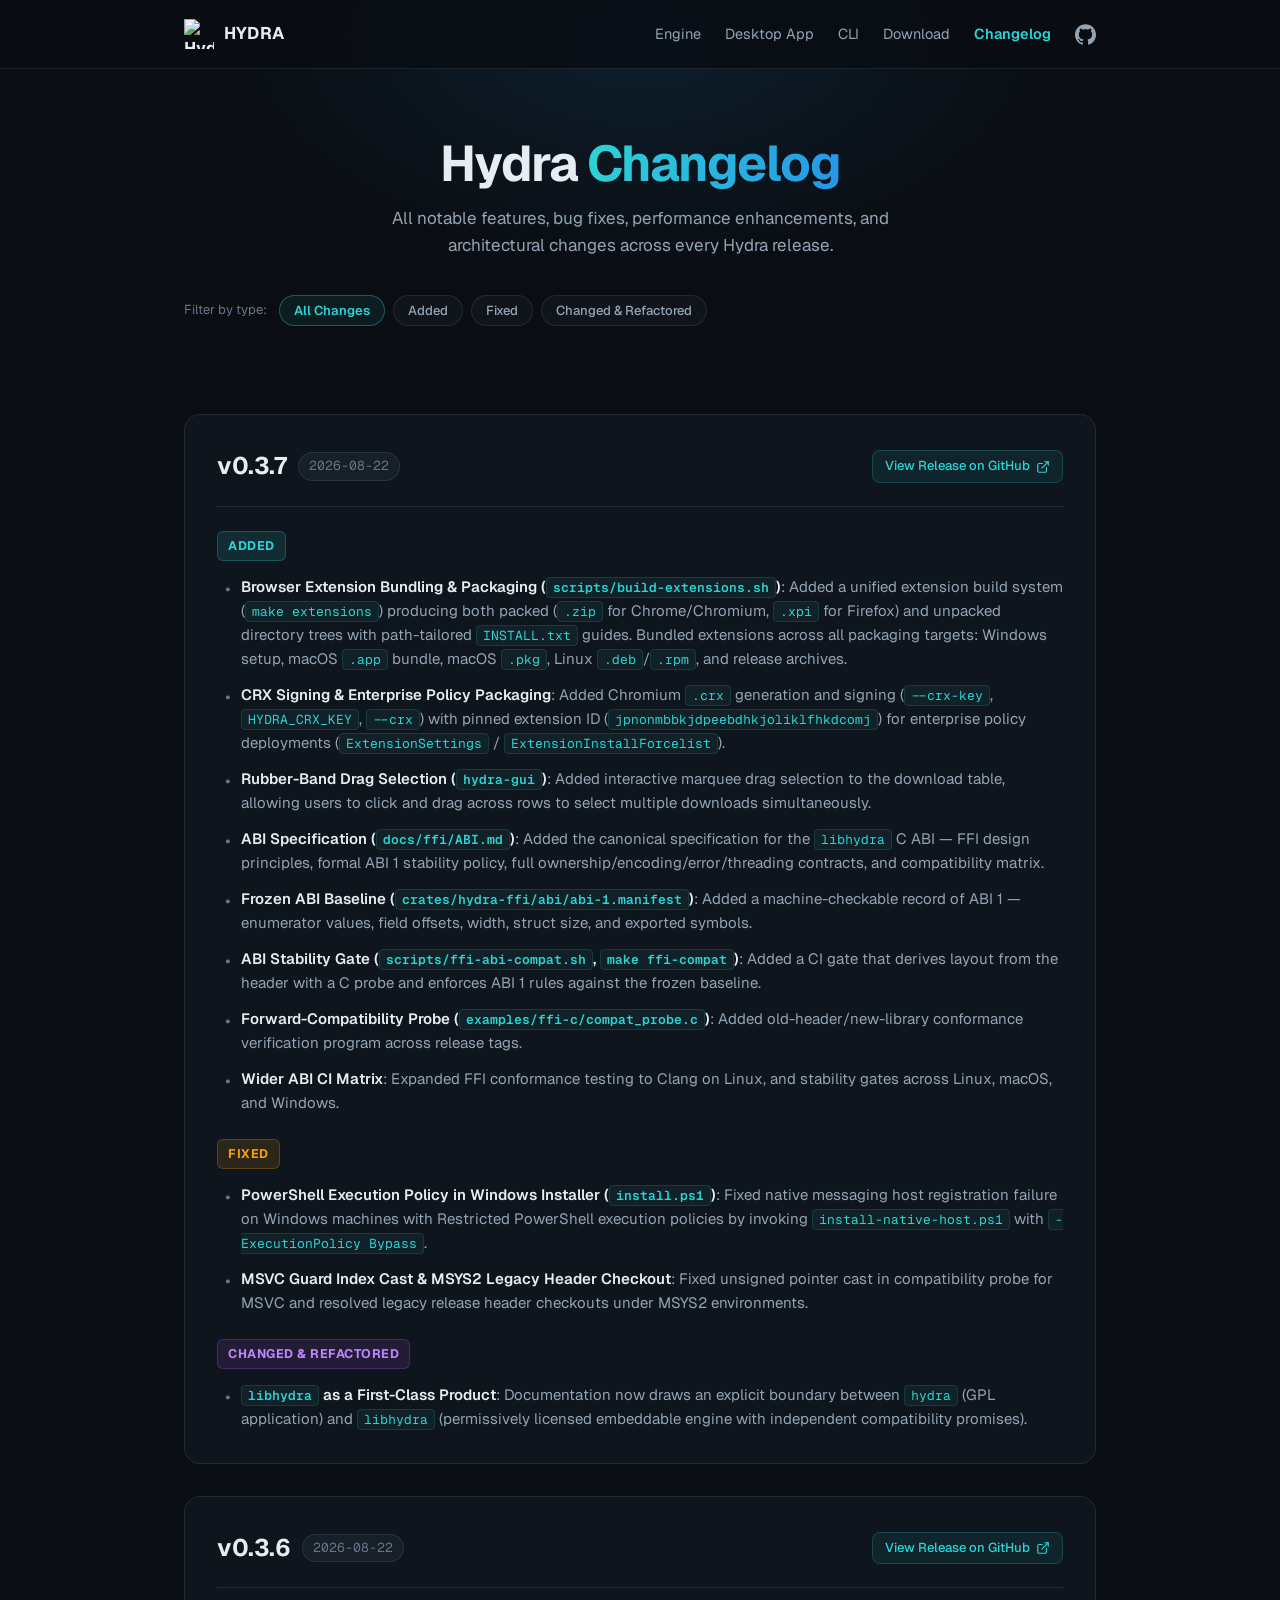
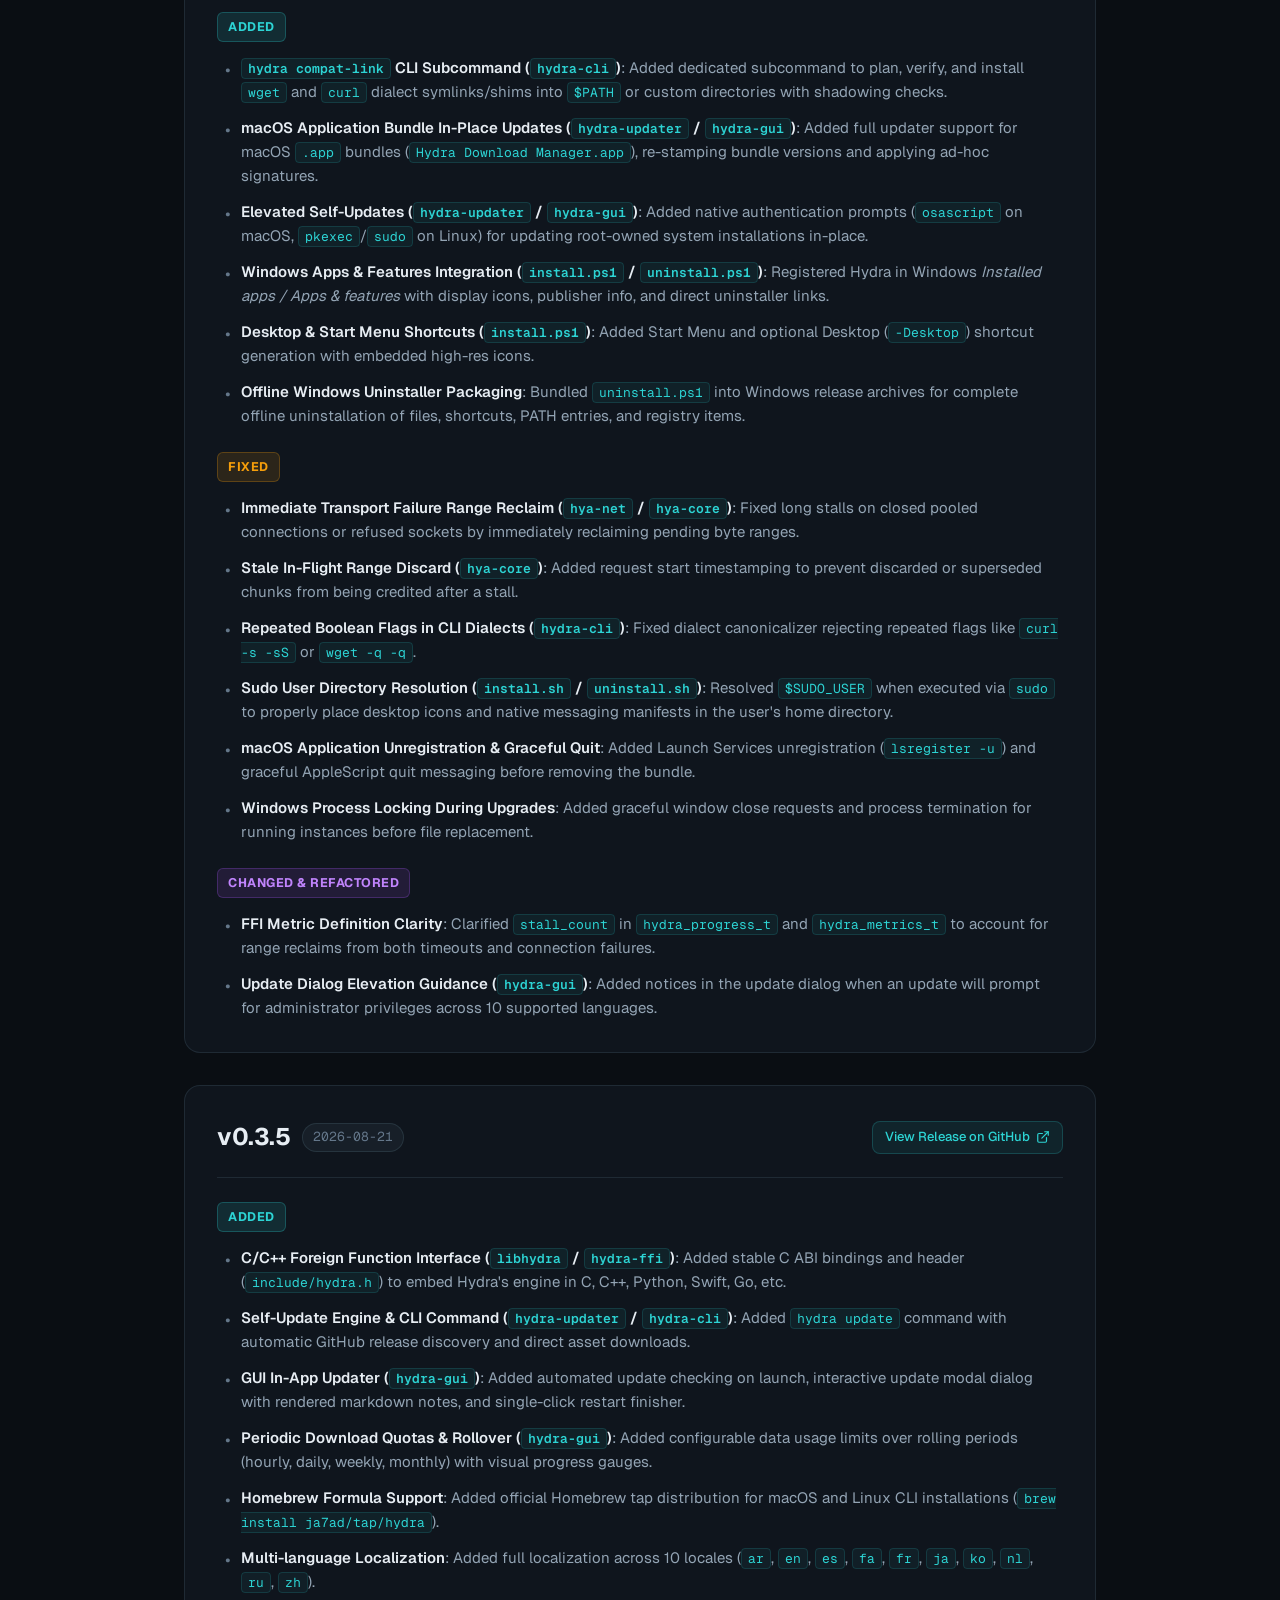
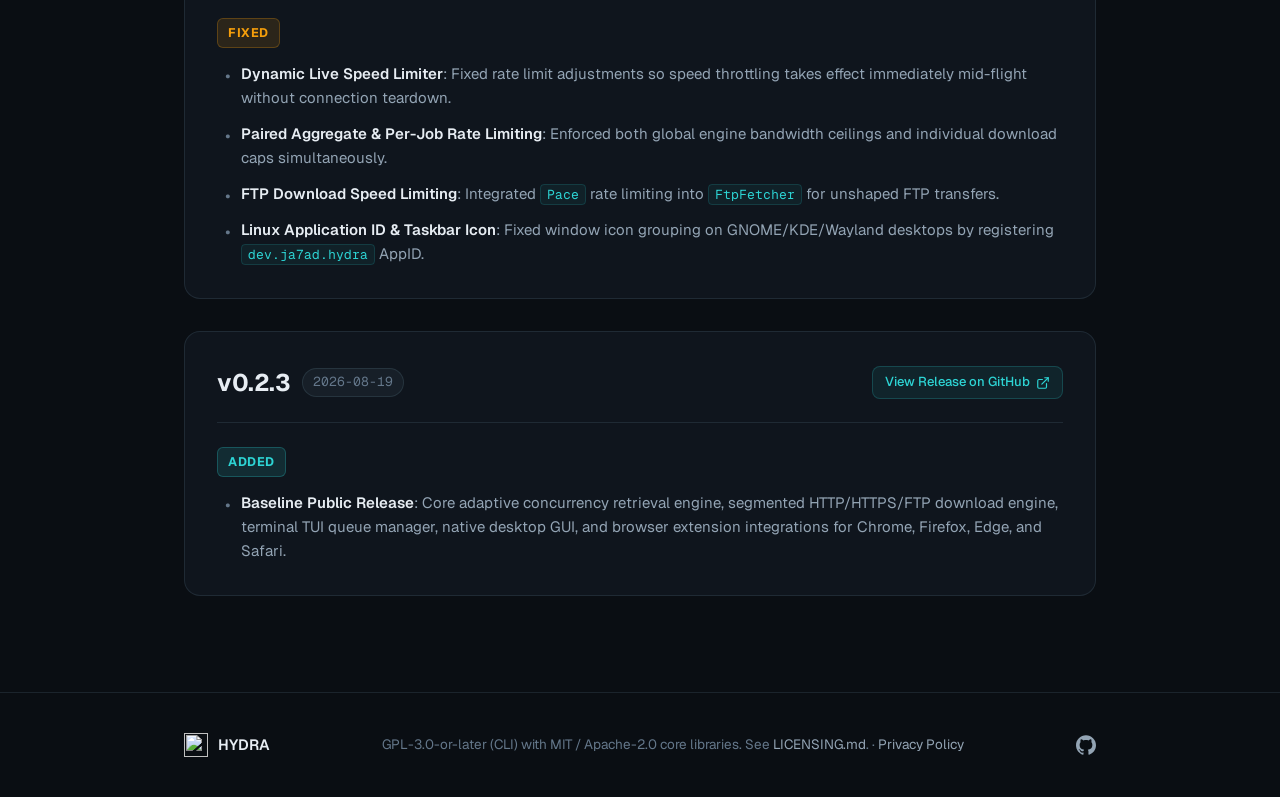
==== docs/changelog.html @ 2d9481cc "feat(docs): add interactive changelog page and enhance download experience" ====
<!DOCTYPE html>
<html lang="en">
<head>
<meta charset="UTF-8">
<meta name="viewport" content="width=device-width, initial-scale=1.0">
<title>Changelog — Hydra</title>
<meta name="description" content="All notable changes, new features, bug fixes, and improvements across every Hydra release.">
<link rel="icon" type="image/png" href="logo.png">
<link rel="preconnect" href="https://fonts.googleapis.com">
<link rel="preconnect" href="https://fonts.gstatic.com" crossorigin>
<link href="https://fonts.googleapis.com/css2?family=Geist:wght@400;500;600;700&family=Geist+Mono:wght@400;500&display=swap" rel="stylesheet">
<style>
  :root {
    --bg: #0a0e13;
    --bg-raised: #0f151d;
    --line: rgba(148, 197, 222, 0.12);
    --line-strong: rgba(148, 197, 222, 0.22);
    --text: #e7edf3;
    --text-dim: #93a4b4;
    --text-faint: #64778a;
    --accent: #2dd4d4;
    --accent-ink: #06282e;
    --grad: linear-gradient(100deg, #2dd4d4, #2596e8);
    --radius: 16px;
    --font-sans: "Geist", system-ui, -apple-system, "Segoe UI", sans-serif;
    --font-mono: "Geist Mono", ui-monospace, "SF Mono", Menlo, monospace;
  }

  * { margin: 0; padding: 0; box-sizing: border-box; }
  html { scroll-behavior: smooth; }

  body {
    background: var(--bg);
    color: var(--text);
    font-family: var(--font-sans);
    font-size: 16px;
    line-height: 1.6;
    -webkit-font-smoothing: antialiased;
    overflow-x: hidden;
  }

  a { color: inherit; text-decoration: none; }

  .wrap { max-width: 960px; margin: 0 auto; padding: 0 24px; }

  /* Navigation Header */
  .nav {
    position: fixed; top: 0; left: 0; right: 0; z-index: 40;
    background: rgba(10, 14, 19, 0.85);
    backdrop-filter: blur(14px); -webkit-backdrop-filter: blur(14px);
    border-bottom: 1px solid var(--line);
  }
  .nav-inner {
    height: 68px; display: flex; align-items: center; justify-content: space-between;
  }
  .brand { display: flex; align-items: center; gap: 10px; font-weight: 700; font-size: 17px; letter-spacing: 0.01em; }
  .brand img { width: 30px; height: 30px; }
  .nav-links { display: flex; align-items: center; gap: 24px; font-size: 14.5px; color: var(--text-dim); }
  .nav-links a { transition: color 0.15s ease; }
  .nav-links a:hover, .nav-links a.active { color: var(--text); }
  .nav-links a.active { color: var(--accent); font-weight: 600; }
  .nav-gh { display: inline-flex; align-items: center; }
  .nav-gh svg { width: 21px; height: 21px; }

  /* Hero Section */
  .hero-section {
    padding: 136px 0 48px;
    position: relative;
    text-align: center;
  }
  .hero-section::before {
    content: ""; position: absolute; inset: 0; z-index: -1;
    background: radial-gradient(600px 320px at 50% 10%, rgba(37, 150, 232, 0.12), transparent 70%);
  }
  .hero-section h1 {
    font-size: clamp(34px, 4vw, 50px); font-weight: 700; letter-spacing: -0.03em; line-height: 1.1;
  }
  .hero-section h1 .grad {
    background: var(--grad);
    -webkit-background-clip: text; background-clip: text; color: transparent;
  }
  .hero-section p {
    margin-top: 14px; font-size: 17px; color: var(--text-dim); max-width: 54ch; margin-left: auto; margin-right: auto;
  }

  /* Search & Filter Toolbar */
  .toolbar {
    margin: 36px 0 40px; display: flex; flex-direction: column; gap: 16px;
  }
  .search-wrap { position: relative; width: 100%; }
  .search-wrap svg {
    position: absolute; left: 16px; top: 50%; transform: translateY(-50%);
    width: 18px; height: 18px; color: var(--text-faint); pointer-events: none;
  }
  .search-input {
    width: 100%; background: var(--bg-raised); border: 1px solid var(--line);
    border-radius: 12px; padding: 13px 16px 13px 46px; font-family: var(--font-sans);
    font-size: 15px; color: var(--text); outline: none;
    transition: border-color 0.2s ease, box-shadow 0.2s ease;
  }
  .search-input:focus {
    border-color: rgba(45, 212, 212, 0.4);
    box-shadow: 0 0 20px rgba(45, 212, 212, 0.12);
  }
  .search-input::placeholder { color: var(--text-faint); }

  .filter-row { display: flex; gap: 8px; flex-wrap: wrap; align-items: center; }
  .filter-label { font-size: 13px; color: var(--text-faint); margin-right: 4px; }
  .filter-chip {
    font-family: var(--font-sans); font-size: 13px; font-weight: 500;
    color: var(--text-dim); background: rgba(148, 197, 222, 0.04);
    border: 1px solid var(--line); border-radius: 999px; padding: 6px 14px;
    cursor: pointer; transition: all 0.15s ease;
  }
  .filter-chip:hover { color: var(--text); border-color: var(--line-strong); }
  .filter-chip.active {
    color: var(--accent); border-color: rgba(45, 212, 212, 0.35);
    background: rgba(45, 212, 212, 0.08); font-weight: 600;
  }

  /* Release Cards */
  .releases-list { display: flex; flex-direction: column; gap: 32px; padding-bottom: 96px; }

  .release-card {
    border: 1px solid var(--line); border-radius: var(--radius);
    background: var(--bg-raised); padding: 32px;
    transition: border-color 0.2s ease, box-shadow 0.2s ease;
  }
  .release-card:hover { border-color: var(--line-strong); }

  .release-header {
    display: flex; align-items: center; justify-content: space-between;
    gap: 16px; flex-wrap: wrap; padding-bottom: 20px;
    border-bottom: 1px solid var(--line);
  }
  .release-title-group { display: flex; align-items: center; gap: 12px; }
  .release-version {
    font-size: 24px; font-weight: 700; letter-spacing: -0.02em; color: var(--text);
  }
  .release-date {
    font-family: var(--font-mono); font-size: 13px; color: var(--text-faint);
    background: rgba(148, 197, 222, 0.06); border: 1px solid var(--line);
    padding: 3px 10px; border-radius: 999px;
  }
  .release-actions { display: flex; align-items: center; gap: 10px; }
  .release-link {
    display: inline-flex; align-items: center; gap: 6px;
    font-size: 13px; font-weight: 500; color: var(--accent);
    background: rgba(45, 212, 212, 0.08); border: 1px solid rgba(45, 212, 212, 0.2);
    padding: 5px 12px; border-radius: 8px; transition: all 0.15s ease;
  }
  .release-link:hover { background: rgba(45, 212, 212, 0.15); border-color: rgba(45, 212, 212, 0.35); }
  .release-link svg { width: 14px; height: 14px; }

  /* Sections inside a release */
  .change-section { margin-top: 24px; }
  .section-badge {
    display: inline-flex; align-items: center; gap: 6px;
    font-size: 12.5px; font-weight: 700; text-transform: uppercase;
    letter-spacing: 0.04em; padding: 4px 10px; border-radius: 6px; margin-bottom: 14px;
  }
  .section-badge.added {
    background: rgba(45, 212, 212, 0.12); color: #2dd4d4; border: 1px solid rgba(45, 212, 212, 0.25);
  }
  .section-badge.fixed {
    background: rgba(245, 158, 11, 0.12); color: #f59e0b; border: 1px solid rgba(245, 158, 11, 0.25);
  }
  .section-badge.changed {
    background: rgba(168, 85, 247, 0.12); color: #c084fc; border: 1px solid rgba(168, 85, 247, 0.25);
  }

  .change-list { list-style: none; display: flex; flex-direction: column; gap: 12px; padding-left: 4px; }
  .change-item {
    position: relative; padding-left: 20px; font-size: 15px; color: var(--text-dim); line-height: 1.6;
  }
  .change-item::before {
    content: "•"; position: absolute; left: 4px; top: 0; color: var(--text-faint); font-size: 18px;
  }
  .change-item strong { color: var(--text); font-weight: 600; }
  .change-item code {
    font-family: var(--font-mono); font-size: 13px; color: var(--accent);
    background: rgba(45, 212, 212, 0.06); border: 1px solid rgba(45, 212, 212, 0.15);
    padding: 1px 6px; border-radius: 4px;
  }

  /* Empty state */
  .no-results {
    display: none; text-align: center; padding: 64px 20px;
    border: 1px dashed var(--line-strong); border-radius: var(--radius);
    color: var(--text-dim);
  }
  .no-results p { margin-top: 8px; font-size: 14.5px; color: var(--text-faint); }

  /* Footer */
  footer { border-top: 1px solid var(--line); padding: 40px 0; }
  .foot {
    display: flex; align-items: center; justify-content: space-between;
    gap: 20px; flex-wrap: wrap;
  }
  .foot-brand { display: flex; align-items: center; gap: 10px; font-weight: 600; font-size: 15px; }
  .foot-brand img { width: 24px; height: 24px; }
  .foot p { font-size: 13.5px; color: var(--text-faint); }
  .foot p a { color: var(--text-dim); }
  .foot p a:hover { color: var(--accent); }
  .foot-social { display: flex; gap: 14px; }
  .foot-social a { color: var(--text-dim); display: inline-flex; transition: color 0.15s ease; }
  .foot-social a:hover { color: var(--text); }
  .foot-social svg { width: 20px; height: 20px; }

  @media (max-width: 768px) {
    .hero-section { padding: 110px 0 36px; }
    .release-card { padding: 24px 18px; }
    .release-header { align-items: flex-start; }
    .nav-links .nav-hide-sm { display: none; }
  }
</style>
</head>
<body>

<nav class="nav">
  <div class="wrap nav-inner">
    <a class="brand" href="index.html">
      <img src="logo.png" alt="Hydra logo" width="30" height="30">
      HYDRA
    </a>
    <div class="nav-links">
      <a href="index.html#engine" class="nav-hide-sm">Engine</a>
      <a href="index.html#app" class="nav-hide-sm">Desktop App</a>
      <a href="index.html#cli" class="nav-hide-sm">CLI</a>
      <a href="index.html#download">Download</a>
      <a href="changelog.html" class="active">Changelog</a>
      <a class="nav-gh" href="https://github.com/ja7ad/hydra" aria-label="Hydra on GitHub">
        <svg viewBox="0 0 24 24" fill="currentColor" aria-hidden="true"><path d="M12 .297c-6.63 0-12 5.373-12 12 0 5.303 3.438 9.8 8.205 11.385.6.113.82-.258.82-.577 0-.285-.01-1.04-.015-2.04-3.338.724-4.042-1.61-4.042-1.61C4.422 18.07 3.633 17.7 3.633 17.7c-1.087-.744.084-.729.084-.729 1.205.084 1.838 1.236 1.838 1.236 1.07 1.835 2.809 1.305 3.495.998.108-.776.417-1.305.76-1.605-2.665-.3-5.466-1.332-5.466-5.93 0-1.31.465-2.38 1.235-3.22-.135-.303-.54-1.523.105-3.176 0 0 1.005-.322 3.3 1.23.96-.267 1.98-.399 3-.405 1.02.006 2.04.138 3 .405 2.28-1.552 3.285-1.23 3.285-1.23.645 1.653.24 2.873.12 3.176.765.84 1.23 1.91 1.23 3.22 0 4.61-2.805 5.625-5.475 5.92.42.36.81 1.096.81 2.22 0 1.606-.015 2.896-.015 3.286 0 .315.21.69.825.57C20.565 22.092 24 17.592 24 12.297c0-6.627-5.373-12-12-12"/></svg>
      </a>
    </div>
  </div>
</nav>

<div class="wrap">
  <section class="hero-section">
    <h1>Hydra <span class="grad">Changelog</span></h1>
    <p>All notable features, bug fixes, performance enhancements, and architectural changes across every Hydra release.</p>

    <div class="toolbar">
      <div class="filter-row">
        <span class="filter-label">Filter by type:</span>
        <button class="filter-chip active" data-type="all">All Changes</button>
        <button class="filter-chip" data-type="added">Added</button>
        <button class="filter-chip" data-type="fixed">Fixed</button>
        <button class="filter-chip" data-type="changed">Changed &amp; Refactored</button>
      </div>
    </div>
  </section>

  <main class="releases-list" id="releases-container">
    <!-- Version 0.3.7 -->
    <article class="release-card" id="v0.3.7" data-version="0.3.7">
      <div class="release-header">
        <div class="release-title-group">
          <h2 class="release-version">v0.3.7</h2>
          <span class="release-date">2026-08-22</span>
        </div>
        <div class="release-actions">
          <a class="release-link" href="https://github.com/ja7ad/hydra/releases/tag/v0.3.7" target="_blank" rel="noopener">
            View Release on GitHub
            <svg viewBox="0 0 24 24" fill="none" stroke="currentColor" stroke-width="2" stroke-linecap="round" stroke-linejoin="round"><path d="M18 13v6a2 2 0 0 1-2 2H5a2 2 0 0 1-2-2V8a2 2 0 0 1 2-2h6"/><polyline points="15 3 21 3 21 9"/><line x1="10" y1="14" x2="21" y2="3"/></svg>
          </a>
        </div>
      </div>

      <div class="change-section" data-category="added">
        <span class="section-badge added">Added</span>
        <ul class="change-list">
          <li class="change-item"><strong>Browser Extension Bundling &amp; Packaging (<code>scripts/build-extensions.sh</code>)</strong>: Added a unified extension build system (<code>make extensions</code>) producing both packed (<code>.zip</code> for Chrome/Chromium, <code>.xpi</code> for Firefox) and unpacked directory trees with path-tailored <code>INSTALL.txt</code> guides. Bundled extensions across all packaging targets: Windows setup, macOS <code>.app</code> bundle, macOS <code>.pkg</code>, Linux <code>.deb</code>/<code>.rpm</code>, and release archives.</li>
          <li class="change-item"><strong>CRX Signing &amp; Enterprise Policy Packaging</strong>: Added Chromium <code>.crx</code> generation and signing (<code>--crx-key</code>, <code>HYDRA_CRX_KEY</code>, <code>--crx</code>) with pinned extension ID (<code>jpnonmbbkjdpeebdhkjoliklfhkdcomj</code>) for enterprise policy deployments (<code>ExtensionSettings</code> / <code>ExtensionInstallForcelist</code>).</li>
          <li class="change-item"><strong>Rubber-Band Drag Selection (<code>hydra-gui</code>)</strong>: Added interactive marquee drag selection to the download table, allowing users to click and drag across rows to select multiple downloads simultaneously.</li>
          <li class="change-item"><strong>ABI Specification (<code>docs/ffi/ABI.md</code>)</strong>: Added the canonical specification for the <code>libhydra</code> C ABI — FFI design principles, formal ABI 1 stability policy, full ownership/encoding/error/threading contracts, and compatibility matrix.</li>
          <li class="change-item"><strong>Frozen ABI Baseline (<code>crates/hydra-ffi/abi/abi-1.manifest</code>)</strong>: Added a machine-checkable record of ABI 1 — enumerator values, field offsets, width, struct size, and exported symbols.</li>
          <li class="change-item"><strong>ABI Stability Gate (<code>scripts/ffi-abi-compat.sh</code>, <code>make ffi-compat</code>)</strong>: Added a CI gate that derives layout from the header with a C probe and enforces ABI 1 rules against the frozen baseline.</li>
          <li class="change-item"><strong>Forward-Compatibility Probe (<code>examples/ffi-c/compat_probe.c</code>)</strong>: Added old-header/new-library conformance verification program across release tags.</li>
          <li class="change-item"><strong>Wider ABI CI Matrix</strong>: Expanded FFI conformance testing to Clang on Linux, and stability gates across Linux, macOS, and Windows.</li>
        </ul>
      </div>

      <div class="change-section" data-category="fixed">
        <span class="section-badge fixed">Fixed</span>
        <ul class="change-list">
          <li class="change-item"><strong>PowerShell Execution Policy in Windows Installer (<code>install.ps1</code>)</strong>: Fixed native messaging host registration failure on Windows machines with Restricted PowerShell execution policies by invoking <code>install-native-host.ps1</code> with <code>-ExecutionPolicy Bypass</code>.</li>
          <li class="change-item"><strong>MSVC Guard Index Cast &amp; MSYS2 Legacy Header Checkout</strong>: Fixed unsigned pointer cast in compatibility probe for MSVC and resolved legacy release header checkouts under MSYS2 environments.</li>
        </ul>
      </div>

      <div class="change-section" data-category="changed">
        <span class="section-badge changed">Changed &amp; Refactored</span>
        <ul class="change-list">
          <li class="change-item"><strong><code>libhydra</code> as a First-Class Product</strong>: Documentation now draws an explicit boundary between <code>hydra</code> (GPL application) and <code>libhydra</code> (permissively licensed embeddable engine with independent compatibility promises).</li>
        </ul>
      </div>
    </article>

    <!-- Version 0.3.6 -->
    <article class="release-card" id="v0.3.6" data-version="0.3.6">
      <div class="release-header">
        <div class="release-title-group">
          <h2 class="release-version">v0.3.6</h2>
          <span class="release-date">2026-08-22</span>
        </div>
        <div class="release-actions">
          <a class="release-link" href="https://github.com/ja7ad/hydra/releases/tag/v0.3.6" target="_blank" rel="noopener">
            View Release on GitHub
            <svg viewBox="0 0 24 24" fill="none" stroke="currentColor" stroke-width="2" stroke-linecap="round" stroke-linejoin="round"><path d="M18 13v6a2 2 0 0 1-2 2H5a2 2 0 0 1-2-2V8a2 2 0 0 1 2-2h6"/><polyline points="15 3 21 3 21 9"/><line x1="10" y1="14" x2="21" y2="3"/></svg>
          </a>
        </div>
      </div>

      <div class="change-section" data-category="added">
        <span class="section-badge added">Added</span>
        <ul class="change-list">
          <li class="change-item"><strong><code>hydra compat-link</code> CLI Subcommand (<code>hydra-cli</code>)</strong>: Added dedicated subcommand to plan, verify, and install <code>wget</code> and <code>curl</code> dialect symlinks/shims into <code>$PATH</code> or custom directories with shadowing checks.</li>
          <li class="change-item"><strong>macOS Application Bundle In-Place Updates (<code>hydra-updater</code> / <code>hydra-gui</code>)</strong>: Added full updater support for macOS <code>.app</code> bundles (<code>Hydra Download Manager.app</code>), re-stamping bundle versions and applying ad-hoc signatures.</li>
          <li class="change-item"><strong>Elevated Self-Updates (<code>hydra-updater</code> / <code>hydra-gui</code>)</strong>: Added native authentication prompts (<code>osascript</code> on macOS, <code>pkexec</code>/<code>sudo</code> on Linux) for updating root-owned system installations in-place.</li>
          <li class="change-item"><strong>Windows Apps &amp; Features Integration (<code>install.ps1</code> / <code>uninstall.ps1</code>)</strong>: Registered Hydra in Windows <i>Installed apps / Apps &amp; features</i> with display icons, publisher info, and direct uninstaller links.</li>
          <li class="change-item"><strong>Desktop &amp; Start Menu Shortcuts (<code>install.ps1</code>)</strong>: Added Start Menu and optional Desktop (<code>-Desktop</code>) shortcut generation with embedded high-res icons.</li>
          <li class="change-item"><strong>Offline Windows Uninstaller Packaging</strong>: Bundled <code>uninstall.ps1</code> into Windows release archives for complete offline uninstallation of files, shortcuts, PATH entries, and registry items.</li>
        </ul>
      </div>

      <div class="change-section" data-category="fixed">
        <span class="section-badge fixed">Fixed</span>
        <ul class="change-list">
          <li class="change-item"><strong>Immediate Transport Failure Range Reclaim (<code>hya-net</code> / <code>hya-core</code>)</strong>: Fixed long stalls on closed pooled connections or refused sockets by immediately reclaiming pending byte ranges.</li>
          <li class="change-item"><strong>Stale In-Flight Range Discard (<code>hya-core</code>)</strong>: Added request start timestamping to prevent discarded or superseded chunks from being credited after a stall.</li>
          <li class="change-item"><strong>Repeated Boolean Flags in CLI Dialects (<code>hydra-cli</code>)</strong>: Fixed dialect canonicalizer rejecting repeated flags like <code>curl -s -sS</code> or <code>wget -q -q</code>.</li>
          <li class="change-item"><strong>Sudo User Directory Resolution (<code>install.sh</code> / <code>uninstall.sh</code>)</strong>: Resolved <code>$SUDO_USER</code> when executed via <code>sudo</code> to properly place desktop icons and native messaging manifests in the user's home directory.</li>
          <li class="change-item"><strong>macOS Application Unregistration &amp; Graceful Quit</strong>: Added Launch Services unregistration (<code>lsregister -u</code>) and graceful AppleScript quit messaging before removing the bundle.</li>
          <li class="change-item"><strong>Windows Process Locking During Upgrades</strong>: Added graceful window close requests and process termination for running instances before file replacement.</li>
        </ul>
      </div>

      <div class="change-section" data-category="changed">
        <span class="section-badge changed">Changed &amp; Refactored</span>
        <ul class="change-list">
          <li class="change-item"><strong>FFI Metric Definition Clarity</strong>: Clarified <code>stall_count</code> in <code>hydra_progress_t</code> and <code>hydra_metrics_t</code> to account for range reclaims from both timeouts and connection failures.</li>
          <li class="change-item"><strong>Update Dialog Elevation Guidance (<code>hydra-gui</code>)</strong>: Added notices in the update dialog when an update will prompt for administrator privileges across 10 supported languages.</li>
        </ul>
      </div>
    </article>

    <!-- Version 0.3.5 -->
    <article class="release-card" id="v0.3.5" data-version="0.3.5">
      <div class="release-header">
        <div class="release-title-group">
          <h2 class="release-version">v0.3.5</h2>
          <span class="release-date">2026-08-21</span>
        </div>
        <div class="release-actions">
          <a class="release-link" href="https://github.com/ja7ad/hydra/releases/tag/v0.3.5" target="_blank" rel="noopener">
            View Release on GitHub
            <svg viewBox="0 0 24 24" fill="none" stroke="currentColor" stroke-width="2" stroke-linecap="round" stroke-linejoin="round"><path d="M18 13v6a2 2 0 0 1-2 2H5a2 2 0 0 1-2-2V8a2 2 0 0 1 2-2h6"/><polyline points="15 3 21 3 21 9"/><line x1="10" y1="14" x2="21" y2="3"/></svg>
          </a>
        </div>
      </div>

      <div class="change-section" data-category="added">
        <span class="section-badge added">Added</span>
        <ul class="change-list">
          <li class="change-item"><strong>C/C++ Foreign Function Interface (<code>libhydra</code> / <code>hydra-ffi</code>)</strong>: Added stable C ABI bindings and header (<code>include/hydra.h</code>) to embed Hydra's engine in C, C++, Python, Swift, Go, etc.</li>
          <li class="change-item"><strong>Self-Update Engine &amp; CLI Command (<code>hydra-updater</code> / <code>hydra-cli</code>)</strong>: Added <code>hydra update</code> command with automatic GitHub release discovery and direct asset downloads.</li>
          <li class="change-item"><strong>GUI In-App Updater (<code>hydra-gui</code>)</strong>: Added automated update checking on launch, interactive update modal dialog with rendered markdown notes, and single-click restart finisher.</li>
          <li class="change-item"><strong>Periodic Download Quotas &amp; Rollover (<code>hydra-gui</code>)</strong>: Added configurable data usage limits over rolling periods (hourly, daily, weekly, monthly) with visual progress gauges.</li>
          <li class="change-item"><strong>Homebrew Formula Support</strong>: Added official Homebrew tap distribution for macOS and Linux CLI installations (<code>brew install ja7ad/tap/hydra</code>).</li>
          <li class="change-item"><strong>Multi-language Localization</strong>: Added full localization across 10 locales (<code>ar</code>, <code>en</code>, <code>es</code>, <code>fa</code>, <code>fr</code>, <code>ja</code>, <code>ko</code>, <code>nl</code>, <code>ru</code>, <code>zh</code>).</li>
        </ul>
      </div>

      <div class="change-section" data-category="fixed">
        <span class="section-badge fixed">Fixed</span>
        <ul class="change-list">
          <li class="change-item"><strong>Dynamic Live Speed Limiter</strong>: Fixed rate limit adjustments so speed throttling takes effect immediately mid-flight without connection teardown.</li>
          <li class="change-item"><strong>Paired Aggregate &amp; Per-Job Rate Limiting</strong>: Enforced both global engine bandwidth ceilings and individual download caps simultaneously.</li>
          <li class="change-item"><strong>FTP Download Speed Limiting</strong>: Integrated <code>Pace</code> rate limiting into <code>FtpFetcher</code> for unshaped FTP transfers.</li>
          <li class="change-item"><strong>Linux Application ID &amp; Taskbar Icon</strong>: Fixed window icon grouping on GNOME/KDE/Wayland desktops by registering <code>dev.ja7ad.hydra</code> AppID.</li>
        </ul>
      </div>
    </article>

    <!-- Version 0.2.3 -->
    <article class="release-card" id="v0.2.3" data-version="0.2.3">
      <div class="release-header">
        <div class="release-title-group">
          <h2 class="release-version">v0.2.3</h2>
          <span class="release-date">2026-08-19</span>
        </div>
        <div class="release-actions">
          <a class="release-link" href="https://github.com/ja7ad/hydra/releases/tag/v0.2.3" target="_blank" rel="noopener">
            View Release on GitHub
            <svg viewBox="0 0 24 24" fill="none" stroke="currentColor" stroke-width="2" stroke-linecap="round" stroke-linejoin="round"><path d="M18 13v6a2 2 0 0 1-2 2H5a2 2 0 0 1-2-2V8a2 2 0 0 1 2-2h6"/><polyline points="15 3 21 3 21 9"/><line x1="10" y1="14" x2="21" y2="3"/></svg>
          </a>
        </div>
      </div>

      <div class="change-section" data-category="added">
        <span class="section-badge added">Added</span>
        <ul class="change-list">
          <li class="change-item"><strong>Baseline Public Release</strong>: Core adaptive concurrency retrieval engine, segmented HTTP/HTTPS/FTP download engine, terminal TUI queue manager, native desktop GUI, and browser extension integrations for Chrome, Firefox, Edge, and Safari.</li>
        </ul>
      </div>
    </article>

    <div class="no-results" id="no-results">
      <h3>No matching changes found</h3>
      <p>Try adjusting your search query or type filter.</p>
    </div>
  </main>
</div>

<footer>
  <div class="wrap foot">
    <a class="foot-brand" href="index.html">
      <img src="logo.png" alt="" width="24" height="24">
      HYDRA
    </a>
    <p>GPL-3.0-or-later (CLI) with MIT / Apache-2.0 core libraries. See <a href="https://github.com/ja7ad/hydra/blob/main/LICENSING.md">LICENSING.md</a>. · <a href="privacy.html">Privacy Policy</a></p>
    <div class="foot-social">
      <a href="https://github.com/ja7ad/hydra" aria-label="Hydra on GitHub">
        <svg viewBox="0 0 24 24" fill="currentColor" aria-hidden="true"><path d="M12 .297c-6.63 0-12 5.373-12 12 0 5.303 3.438 9.8 8.205 11.385.6.113.82-.258.82-.577 0-.285-.01-1.04-.015-2.04-3.338.724-4.042-1.61-4.042-1.61C4.422 18.07 3.633 17.7 3.633 17.7c-1.087-.744.084-.729.084-.729 1.205.084 1.838 1.236 1.838 1.236 1.07 1.835 2.809 1.305 3.495.998.108-.776.417-1.305.76-1.605-2.665-.3-5.466-1.332-5.466-5.93 0-1.31.465-2.38 1.235-3.22-.135-.303-.54-1.523.105-3.176 0 0 1.005-.322 3.3 1.23.96-.267 1.98-.399 3-.405 1.02.006 2.04.138 3 .405 2.28-1.552 3.285-1.23 3.285-1.23.645 1.653.24 2.873.12 3.176.765.84 1.23 1.91 1.23 3.22 0 4.61-2.805 5.625-5.475 5.92.42.36.81 1.096.81 2.22 0 1.606-.015 2.896-.015 3.286 0 .315.21.69.825.57C20.565 22.092 24 17.592 24 12.297c0-6.627-5.373-12-12-12"/></svg>
      </a>
    </div>
  </div>
</footer>

<script>
  // Category Filtering
  (() => {
    const filterChips = document.querySelectorAll(".filter-chip");
    const cards = document.querySelectorAll(".release-card");
    const noResults = document.getElementById("no-results");

    filterChips.forEach(chip => {
      chip.addEventListener("click", () => {
        filterChips.forEach(c => c.classList.remove("active"));
        chip.classList.add("active");
        const type = chip.dataset.type;
        let visibleCount = 0;

        cards.forEach(card => {
          const sections = card.querySelectorAll(".change-section");
          let hasVisibleSection = false;

          sections.forEach(s => {
            if (type === "all" || s.dataset.category === type) {
              s.style.display = "";
              hasVisibleSection = true;
            } else {
              s.style.display = "none";
            }
          });

          if (hasVisibleSection) {
            card.style.display = "";
            visibleCount++;
          } else {
            card.style.display = "none";
          }
        });

        if (noResults) {
          noResults.style.display = visibleCount === 0 ? "block" : "none";
        }
      });
    });
  })();

  // Optional: Dynamic Markdown fetch if served over HTTP/HTTPS
  (async () => {
    try {
      const res = await fetch("../CHANGELOG.md");
      if (!res.ok) return;
      const text = await res.text();
    } catch (_) { }
  })();
</script>

</body>
</html>
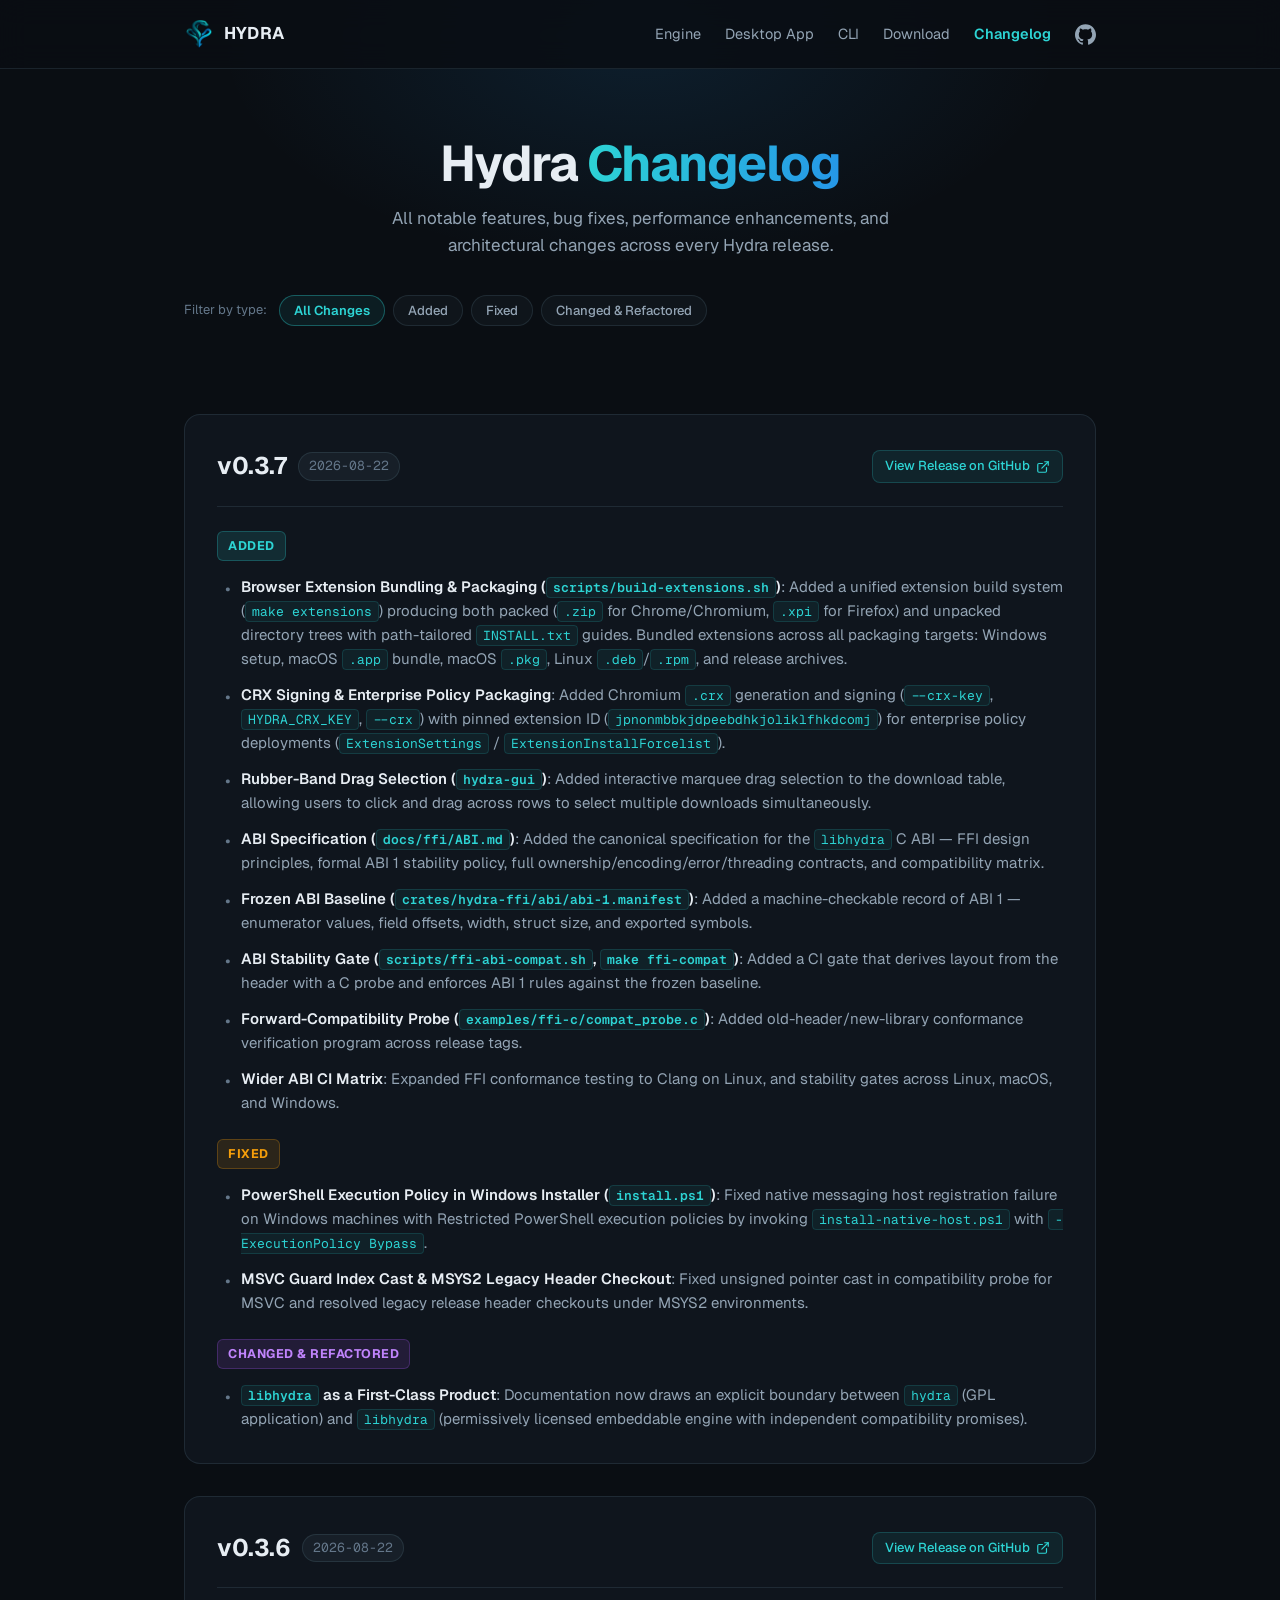
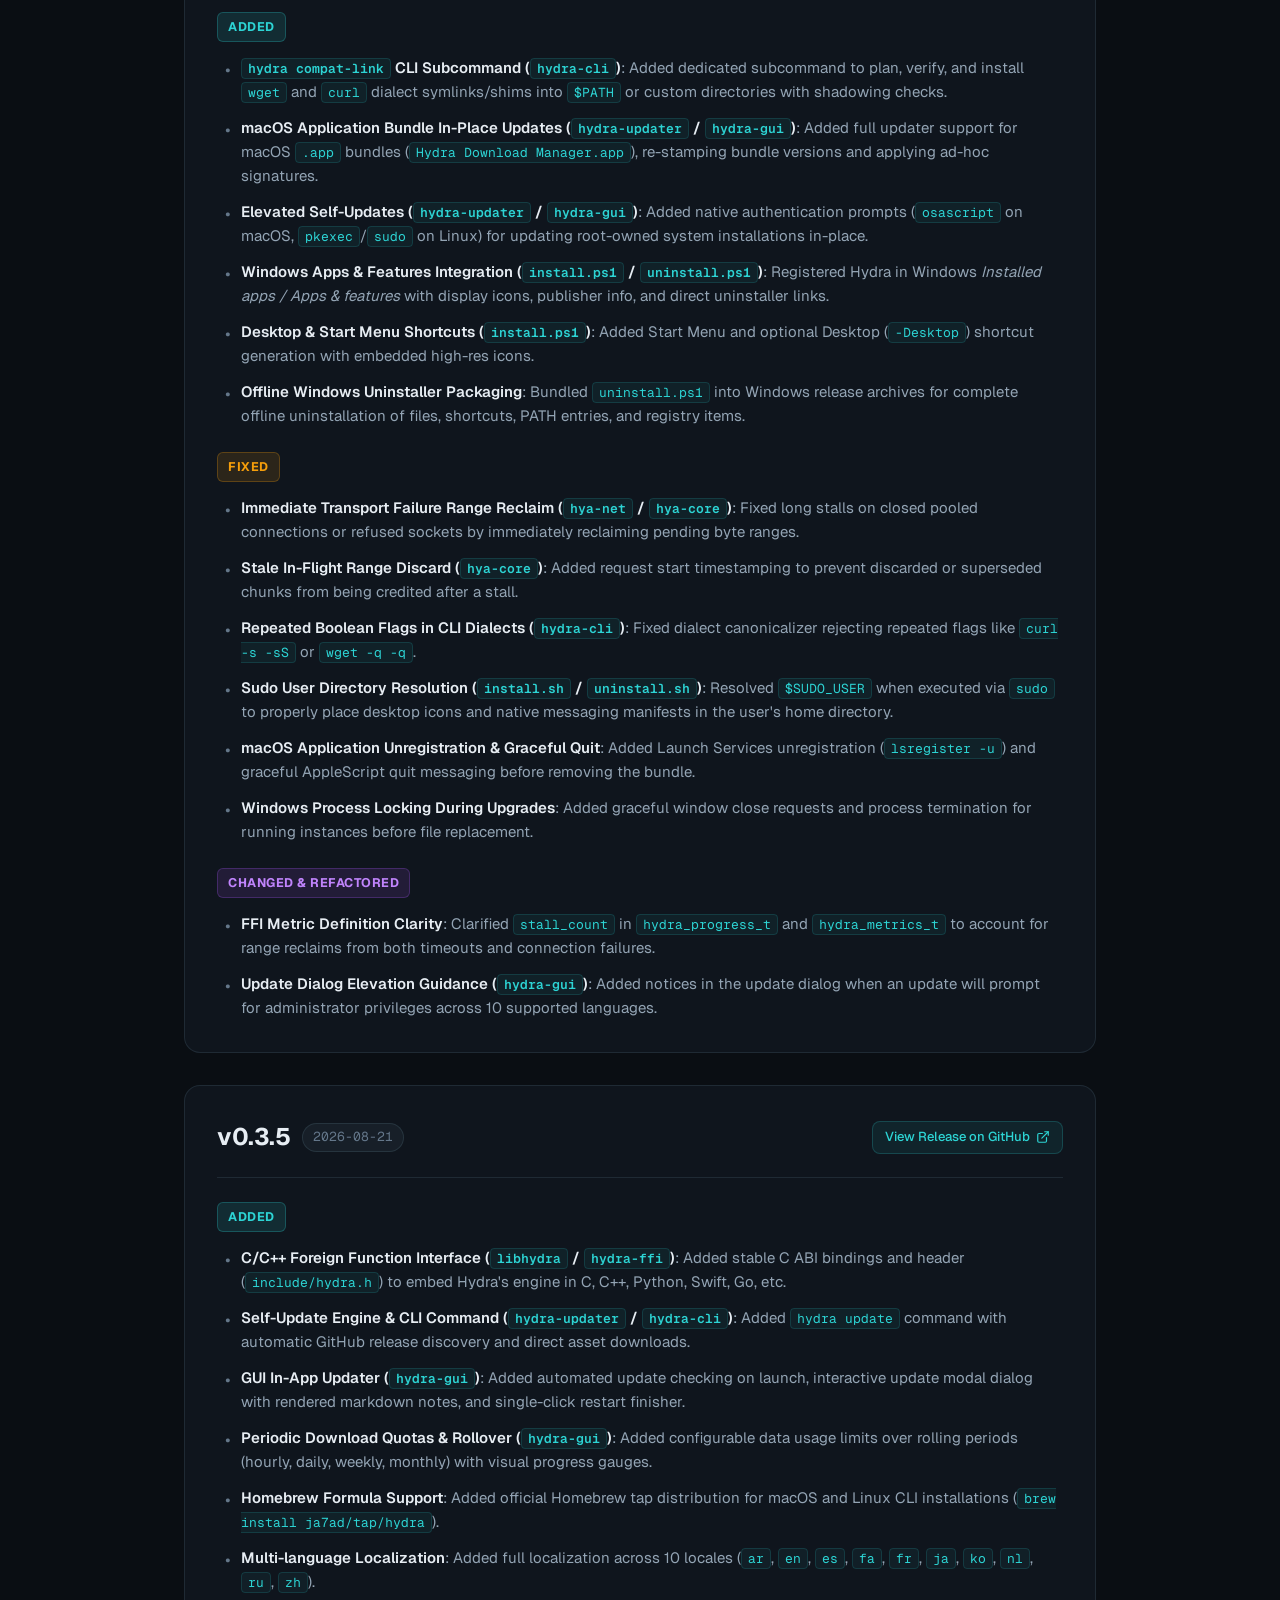
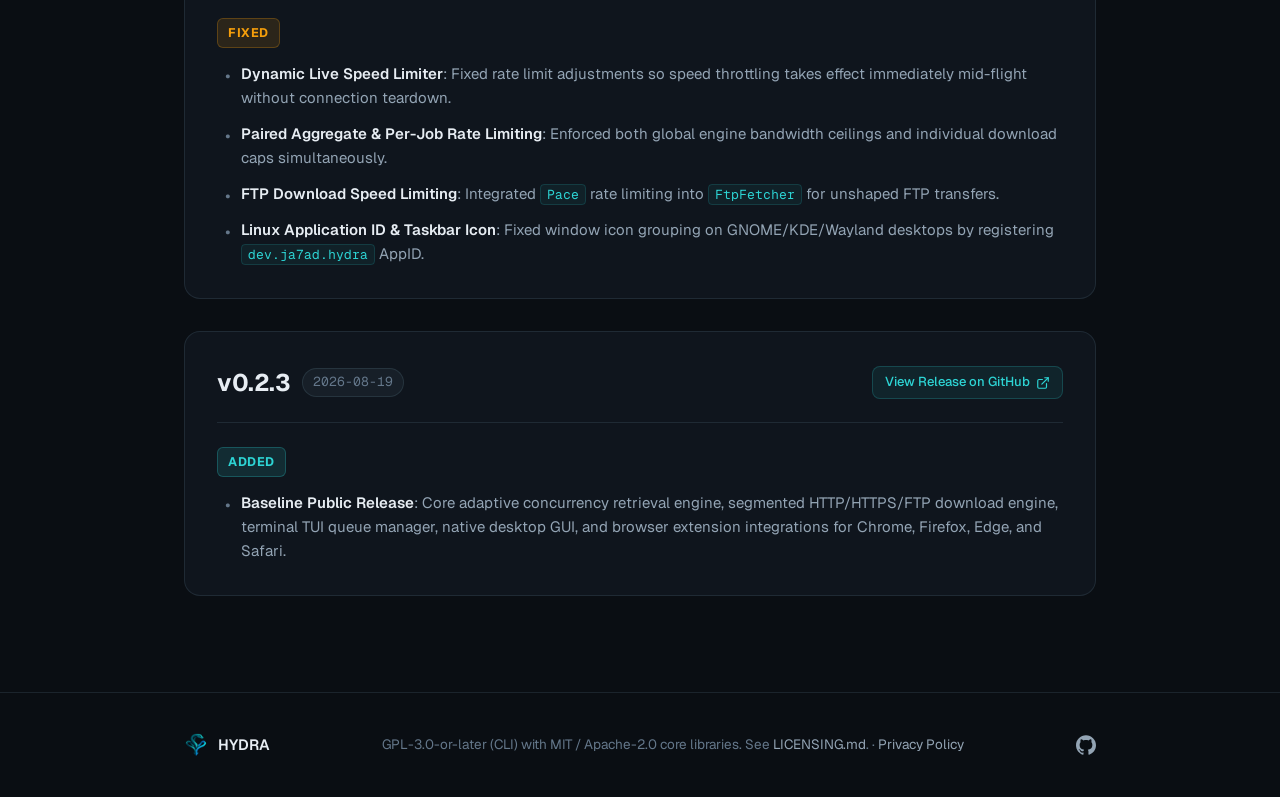
==== commit a370e175: "docs: update SEO metadata, sitemap and robots.txt" ====
--- a/docs/changelog.html
+++ b/docs/changelog.html
@@ -3,9 +3,16 @@
 <head>
 <meta charset="UTF-8">
 <meta name="viewport" content="width=device-width, initial-scale=1.0">
-<title>Changelog — Hydra</title>
-<meta name="description" content="All notable changes, new features, bug fixes, and improvements across every Hydra release.">
+<title>Changelog — Hydra Download Manager (HDM)</title>
+<meta name="description" content="All notable changes, new features, bug fixes, and improvements across every Hydra Download Manager (HDM) release.">
+<link rel="canonical" href="https://hydra.javad.dev/changelog.html">
 <link rel="icon" type="image/png" href="logo.png">
+<meta property="og:title" content="Changelog — Hydra Download Manager (HDM)">
+<meta property="og:description" content="All notable changes, new features, bug fixes, and improvements across every Hydra Download Manager (HDM) release.">
+<meta property="og:image" content="https://hydra.javad.dev/img/screenshot.jpg">
+<meta property="og:url" content="https://hydra.javad.dev/changelog.html">
+<meta property="og:type" content="website">
+<meta property="og:site_name" content="Hydra Download Manager">
 <link rel="preconnect" href="https://fonts.googleapis.com">
 <link rel="preconnect" href="https://fonts.gstatic.com" crossorigin>
 <link href="https://fonts.googleapis.com/css2?family=Geist:wght@400;500;600;700&family=Geist+Mono:wght@400;500&display=swap" rel="stylesheet">
@@ -62,6 +69,24 @@
   .nav-gh { display: inline-flex; align-items: center; }
   .nav-gh svg { width: 21px; height: 21px; }
 
+  .nav-toggle {
+    display: none;
+    background: transparent;
+    border: 1px solid var(--line);
+    border-radius: 8px;
+    color: var(--text);
+    padding: 6px;
+    cursor: pointer;
+    align-items: center;
+    justify-content: center;
+    transition: background 0.15s ease, border-color 0.15s ease;
+  }
+  .nav-toggle:hover {
+    background: rgba(148, 197, 222, 0.08);
+    border-color: var(--line-strong);
+  }
+  .nav-toggle svg { width: 22px; height: 22px; }
+
   /* Hero Section */
   .hero-section {
     padding: 136px 0 48px;
@@ -208,10 +233,53 @@
   .foot-social svg { width: 20px; height: 20px; }
 
   @media (max-width: 768px) {
+    .nav-toggle { display: flex; }
+    .nav-links {
+      display: none;
+      position: absolute;
+      top: 68px;
+      left: 0;
+      right: 0;
+      background: rgba(10, 14, 19, 0.96);
+      backdrop-filter: blur(20px);
+      -webkit-backdrop-filter: blur(20px);
+      border-bottom: 1px solid var(--line-strong);
+      flex-direction: column;
+      align-items: stretch;
+      padding: 16px 24px 24px;
+      gap: 12px;
+      box-shadow: 0 20px 40px rgba(0, 0, 0, 0.6);
+    }
+    .nav-links.open { display: flex; }
+    .nav-links a {
+      font-size: 15.5px;
+      padding: 10px 0;
+      border-bottom: 1px solid rgba(148, 197, 222, 0.08);
+      display: flex;
+      align-items: center;
+      justify-content: space-between;
+    }
+    .nav-links a:last-child { border-bottom: none; }
+    .nav-gh { justify-content: flex-start; gap: 8px; }
+    .nav-gh::after { content: "GitHub Repository"; font-weight: 500; font-size: 15px; }
+
     .hero-section { padding: 110px 0 36px; }
+    .hero-section h1 { font-size: clamp(28px, 7vw, 42px); }
     .release-card { padding: 24px 18px; }
-    .release-header { align-items: flex-start; }
-    .nav-links .nav-hide-sm { display: none; }
+    .release-header { flex-direction: column; align-items: flex-start; gap: 12px; }
+    .release-actions { width: 100%; }
+    .release-link { width: 100%; justify-content: center; padding: 8px 14px; }
+    .change-item { font-size: 14px; word-break: break-word; overflow-wrap: anywhere; }
+    .change-item code { word-break: break-all; }
+  }
+
+  @media (max-width: 540px) {
+    .wrap { padding: 0 16px; }
+    .toolbar { margin: 24px 0 28px; }
+    .filter-row { gap: 6px; }
+    .filter-chip { padding: 5px 10px; font-size: 12px; }
+    .release-version { font-size: 20px; }
+    .release-date { font-size: 12px; }
   }
 </style>
 </head>
@@ -223,16 +291,22 @@
       <img src="logo.png" alt="Hydra logo" width="30" height="30">
       HYDRA
     </a>
-    <div class="nav-links">
-      <a href="index.html#engine" class="nav-hide-sm">Engine</a>
-      <a href="index.html#app" class="nav-hide-sm">Desktop App</a>
-      <a href="index.html#cli" class="nav-hide-sm">CLI</a>
+    <div class="nav-links" id="nav-links">
+      <a href="index.html#engine">Engine</a>
+      <a href="index.html#app">Desktop App</a>
+      <a href="index.html#cli">CLI</a>
       <a href="index.html#download">Download</a>
       <a href="changelog.html" class="active">Changelog</a>
       <a class="nav-gh" href="https://github.com/ja7ad/hydra" aria-label="Hydra on GitHub">
         <svg viewBox="0 0 24 24" fill="currentColor" aria-hidden="true"><path d="M12 .297c-6.63 0-12 5.373-12 12 0 5.303 3.438 9.8 8.205 11.385.6.113.82-.258.82-.577 0-.285-.01-1.04-.015-2.04-3.338.724-4.042-1.61-4.042-1.61C4.422 18.07 3.633 17.7 3.633 17.7c-1.087-.744.084-.729.084-.729 1.205.084 1.838 1.236 1.838 1.236 1.07 1.835 2.809 1.305 3.495.998.108-.776.417-1.305.76-1.605-2.665-.3-5.466-1.332-5.466-5.93 0-1.31.465-2.38 1.235-3.22-.135-.303-.54-1.523.105-3.176 0 0 1.005-.322 3.3 1.23.96-.267 1.98-.399 3-.405 1.02.006 2.04.138 3 .405 2.28-1.552 3.285-1.23 3.285-1.23.645 1.653.24 2.873.12 3.176.765.84 1.23 1.91 1.23 3.22 0 4.61-2.805 5.625-5.475 5.92.42.36.81 1.096.81 2.22 0 1.606-.015 2.896-.015 3.286 0 .315.21.69.825.57C20.565 22.092 24 17.592 24 12.297c0-6.627-5.373-12-12-12"/></svg>
       </a>
     </div>
+    <button class="nav-toggle" id="nav-toggle" aria-label="Toggle navigation menu" aria-expanded="false">
+      <svg viewBox="0 0 24 24" fill="none" stroke="currentColor" stroke-width="2" stroke-linecap="round" stroke-linejoin="round" aria-hidden="true">
+        <path id="nav-toggle-icon-open" d="M4 6h16M4 12h16M4 18h16"/>
+        <path id="nav-toggle-icon-close" d="M18 6L6 18M6 6l12 12" style="display:none;"/>
+      </svg>
+    </button>
   </div>
 </nav>
 
@@ -430,54 +504,237 @@
 </footer>
 
 <script>
-  // Category Filtering
-  (() => {
-    const filterChips = document.querySelectorAll(".filter-chip");
-    const cards = document.querySelectorAll(".release-card");
-    const noResults = document.getElementById("no-results");
-
-    filterChips.forEach(chip => {
-      chip.addEventListener("click", () => {
-        filterChips.forEach(c => c.classList.remove("active"));
-        chip.classList.add("active");
-        const type = chip.dataset.type;
-        let visibleCount = 0;
-
-        cards.forEach(card => {
-          const sections = card.querySelectorAll(".change-section");
-          let hasVisibleSection = false;
-
-          sections.forEach(s => {
-            if (type === "all" || s.dataset.category === type) {
-              s.style.display = "";
-              hasVisibleSection = true;
-            } else {
-              s.style.display = "none";
-            }
-          });
-
-          if (hasVisibleSection) {
-            card.style.display = "";
-            visibleCount++;
-          } else {
-            card.style.display = "none";
-          }
-        });
-
-        if (noResults) {
-          noResults.style.display = visibleCount === 0 ? "block" : "none";
+  // Mobile Navigation Toggle
+  const navLinks = document.getElementById("nav-links");
+  const navToggle = document.getElementById("nav-toggle");
+  const iconOpen = document.getElementById("nav-toggle-icon-open");
+  const iconClose = document.getElementById("nav-toggle-icon-close");
+
+  if (navToggle && navLinks) {
+    navToggle.addEventListener("click", () => {
+      const isOpen = navLinks.classList.toggle("open");
+      navToggle.setAttribute("aria-expanded", isOpen ? "true" : "false");
+      if (iconOpen && iconClose) {
+        iconOpen.style.display = isOpen ? "none" : "block";
+        iconClose.style.display = isOpen ? "block" : "none";
+      }
+    });
+
+    navLinks.querySelectorAll("a").forEach((link) => {
+      link.addEventListener("click", () => {
+        navLinks.classList.remove("open");
+        navToggle.setAttribute("aria-expanded", "false");
+        if (iconOpen && iconClose) {
+          iconOpen.style.display = "block";
+          iconClose.style.display = "none";
         }
       });
     });
-  })();
-
-  // Optional: Dynamic Markdown fetch if served over HTTP/HTTPS
+  }
+
+  // Active Category Filter State & Filter Logic
+  let activeFilterType = "all";
+
+  function applyCategoryFilter(type) {
+    activeFilterType = type;
+    const cards = document.querySelectorAll(".release-card");
+    const noResults = document.getElementById("no-results");
+    let visibleCount = 0;
+
+    cards.forEach(card => {
+      const sections = card.querySelectorAll(".change-section");
+      let hasVisibleSection = false;
+
+      sections.forEach(s => {
+        if (type === "all" || s.dataset.category === type) {
+          s.style.display = "";
+          hasVisibleSection = true;
+        } else {
+          s.style.display = "none";
+        }
+      });
+
+      if (hasVisibleSection) {
+        card.style.display = "";
+        visibleCount++;
+      } else {
+        card.style.display = "none";
+      }
+    });
+
+    if (noResults) {
+      noResults.style.display = visibleCount === 0 ? "block" : "none";
+    }
+  }
+
+  // Bind Filter Chips
+  document.querySelectorAll(".filter-chip").forEach(chip => {
+    chip.addEventListener("click", () => {
+      document.querySelectorAll(".filter-chip").forEach(c => c.classList.remove("active"));
+      chip.classList.add("active");
+      applyCategoryFilter(chip.dataset.type || "all");
+    });
+  });
+
+  // Markdown Parser for GitHub CHANGELOG.md
+  function parseMarkdownChangelog(mdText) {
+    const releases = [];
+    const lines = mdText.split(/\r?\n/);
+
+    let currentRelease = null;
+    let currentSection = null;
+
+    for (let i = 0; i < lines.length; i++) {
+      const line = lines[i].trim();
+      if (!line) continue;
+
+      // Version header: ## [0.3.7] - 2026-08-22
+      const verMatch = line.match(/^##\s+\[(.*?)\](?:\s*-\s*(.*))?$/);
+      if (verMatch) {
+        if (currentRelease) {
+          if (currentSection && currentSection.items.length > 0) {
+            currentRelease.sections.push(currentSection);
+            currentSection = null;
+          }
+          releases.push(currentRelease);
+        }
+        currentRelease = {
+          version: verMatch[1],
+          date: verMatch[2] ? verMatch[2].trim() : "",
+          sections: []
+        };
+        continue;
+      }
+
+      // Section header: ### Added / ### Fixed / ### Changed & Refactored
+      const secMatch = line.match(/^###\s+(.*)$/);
+      if (secMatch && currentRelease) {
+        if (currentSection && currentSection.items.length > 0) {
+          currentRelease.sections.push(currentSection);
+        }
+        const rawTitle = secMatch[1].trim();
+        let category = "changed";
+        if (/added/i.test(rawTitle)) category = "added";
+        else if (/fixed/i.test(rawTitle)) category = "fixed";
+        else if (/changed|refactored|removed|deprecated|security/i.test(rawTitle)) category = "changed";
+
+        currentSection = {
+          title: rawTitle,
+          category: category,
+          items: []
+        };
+        continue;
+      }
+
+      // List item bullet
+      if ((line.startsWith("- ") || line.startsWith("* ")) && currentRelease && currentSection) {
+        const rawContent = line.replace(/^[-*]\s+/, "");
+        currentSection.items.push(rawContent);
+      } else if (currentRelease && currentSection && currentSection.items.length > 0 && !line.startsWith("##") && !line.startsWith("---")) {
+        // Multi-line bullet text continuation
+        currentSection.items[currentSection.items.length - 1] += " " + line;
+      }
+    }
+
+    if (currentRelease) {
+      if (currentSection && currentSection.items.length > 0) {
+        currentRelease.sections.push(currentSection);
+      }
+      releases.push(currentRelease);
+    }
+
+    return releases;
+  }
+
+  function formatMarkdownText(text) {
+    if (!text) return "";
+    let html = text
+      .replace(/&/g, "&amp;")
+      .replace(/</g, "&lt;")
+      .replace(/>/g, "&gt;");
+
+    // Inline code: `code`
+    html = html.replace(/`([^`]+)`/g, '<code>$1</code>');
+    // Bold: **text**
+    html = html.replace(/\*\*([^*]+)\*\*/g, '<strong>$1</strong>');
+    // Links: [text](url)
+    html = html.replace(/\[([^\]]+)\]\(([^)]+)\)/g, '<a href="$2" target="_blank" rel="noopener">$1</a>');
+
+    return html;
+  }
+
+  function renderReleasesHTML(releases) {
+    if (!releases || releases.length === 0) return "";
+
+    return releases.map(rel => {
+      const verTag = rel.version.startsWith("v") ? rel.version : `v${rel.version}`;
+      const cleanVer = rel.version.replace(/^v/, "");
+      const dateBadge = rel.date ? `<span class="release-date">${rel.date}</span>` : "";
+      const releaseUrl = `https://github.com/ja7ad/hydra/releases/tag/${verTag}`;
+
+      const sectionsHTML = rel.sections.map(sec => {
+        const itemsHTML = sec.items.map(item => `<li class="change-item">${formatMarkdownText(item)}</li>`).join("");
+        const badgeLabel = sec.category === "added" ? "Added" : sec.category === "fixed" ? "Fixed" : "Changed & Refactored";
+
+        return `
+          <div class="change-section" data-category="${sec.category}">
+            <span class="section-badge ${sec.category}">${badgeLabel}</span>
+            <ul class="change-list">
+              ${itemsHTML}
+            </ul>
+          </div>
+        `;
+      }).join("");
+
+      return `
+        <article class="release-card" id="${verTag}" data-version="${cleanVer}">
+          <div class="release-header">
+            <div class="release-title-group">
+              <h2 class="release-version">${verTag}</h2>
+              ${dateBadge}
+            </div>
+            <div class="release-actions">
+              <a class="release-link" href="${releaseUrl}" target="_blank" rel="noopener">
+                View Release on GitHub
+                <svg viewBox="0 0 24 24" fill="none" stroke="currentColor" stroke-width="2" stroke-linecap="round" stroke-linejoin="round"><path d="M18 13v6a2 2 0 0 1-2 2H5a2 2 0 0 1-2-2V8a2 2 0 0 1 2-2h6"/><polyline points="15 3 21 3 21 9"/><line x1="10" y1="14" x2="21" y2="3"/></svg>
+              </a>
+            </div>
+          </div>
+          ${sectionsHTML}
+        </article>
+      `;
+    }).join("") + `
+      <div class="no-results" id="no-results">
+        <h3>No matching changes found</h3>
+        <p>Try adjusting your search query or type filter.</p>
+      </div>
+    `;
+  }
+
+  // Load and Parse CHANGELOG.md dynamically
   (async () => {
+    const container = document.getElementById("releases-container");
+    if (!container) return;
+
+    const REMOTE_URL = "https://raw.githubusercontent.com/ja7ad/hydra/refs/heads/main/CHANGELOG.md";
+    const LOCAL_URL = "../CHANGELOG.md";
+
     try {
-      const res = await fetch("../CHANGELOG.md");
-      if (!res.ok) return;
+      let res = await fetch(REMOTE_URL);
+      if (!res.ok) {
+        res = await fetch(LOCAL_URL);
+      }
+      if (!res.ok) throw new Error(`HTTP ${res.status}`);
+
       const text = await res.text();
-    } catch (_) { }
+      const parsedReleases = parseMarkdownChangelog(text);
+      if (parsedReleases && parsedReleases.length > 0) {
+        container.innerHTML = renderReleasesHTML(parsedReleases);
+        applyCategoryFilter(activeFilterType);
+      }
+    } catch (err) {
+      console.warn("Could not fetch raw CHANGELOG.md dynamically, rendering fallback static content:", err);
+    }
   })();
 </script>
 
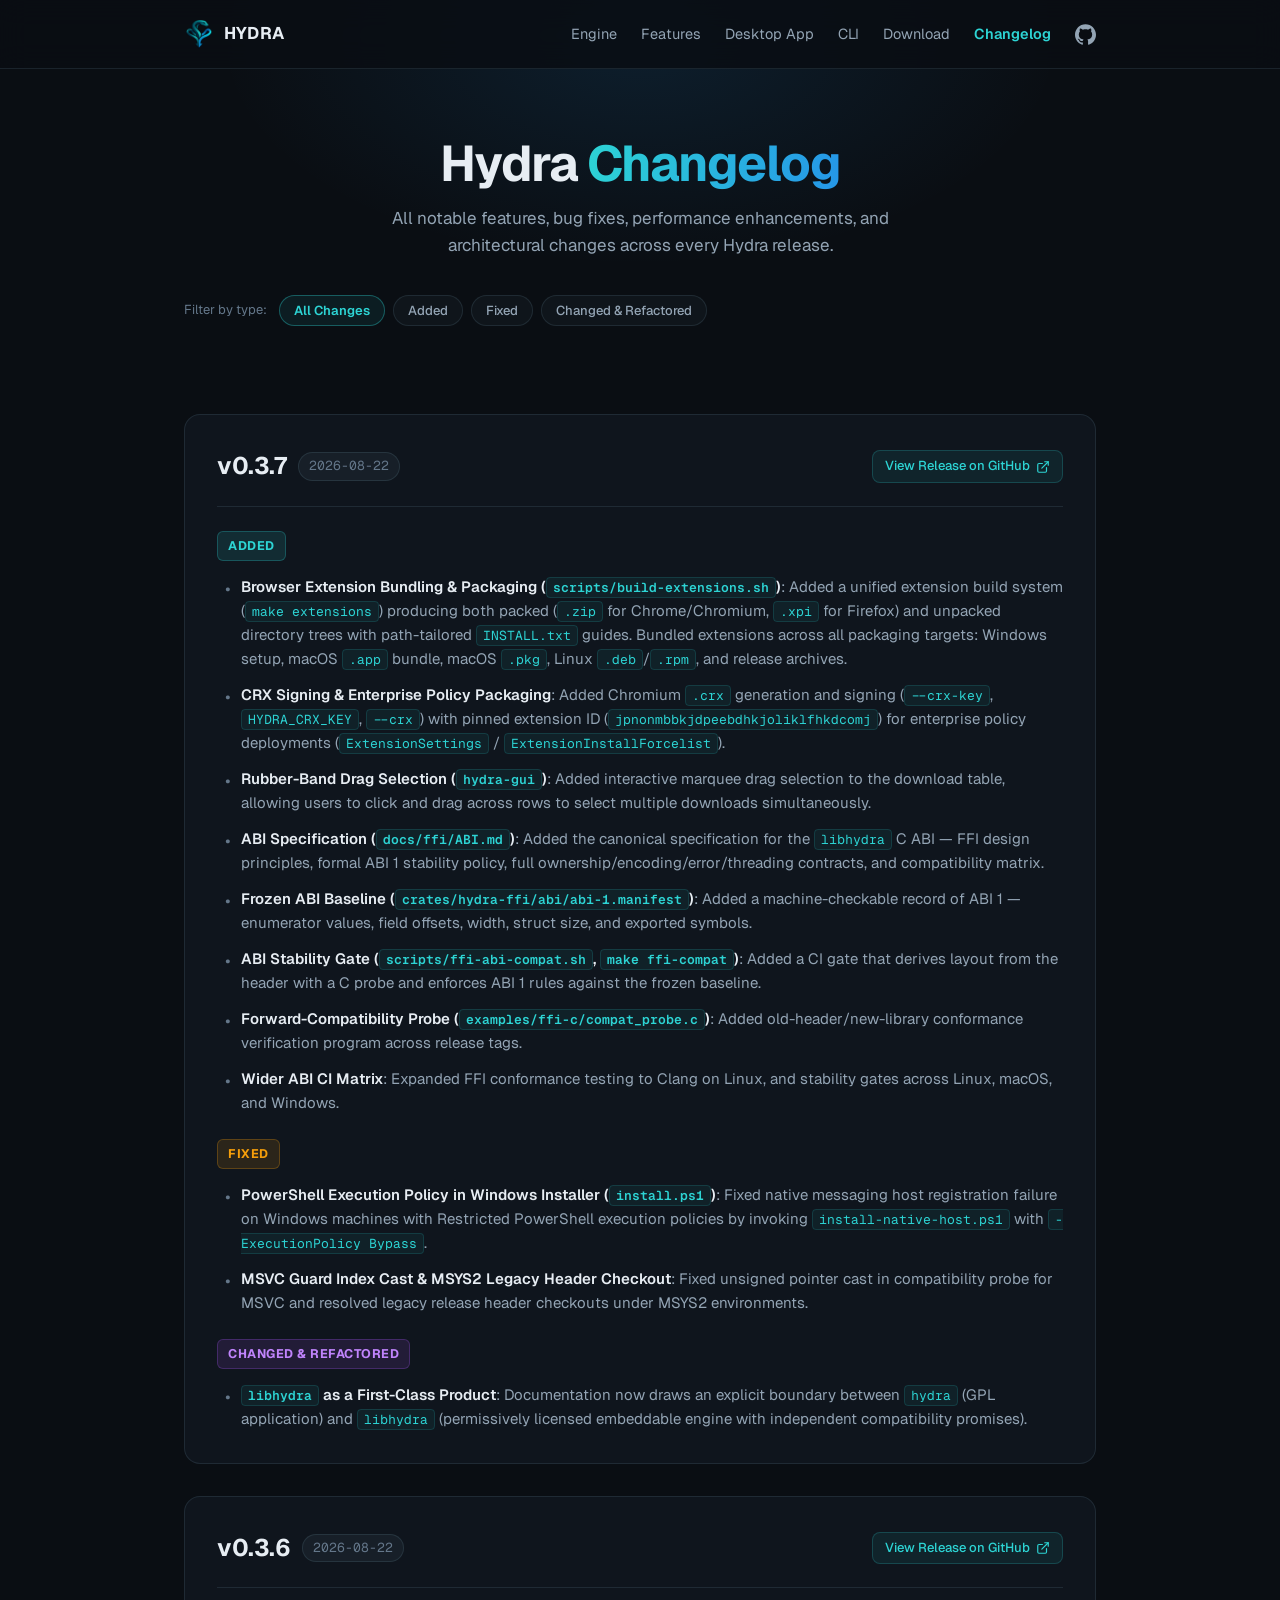
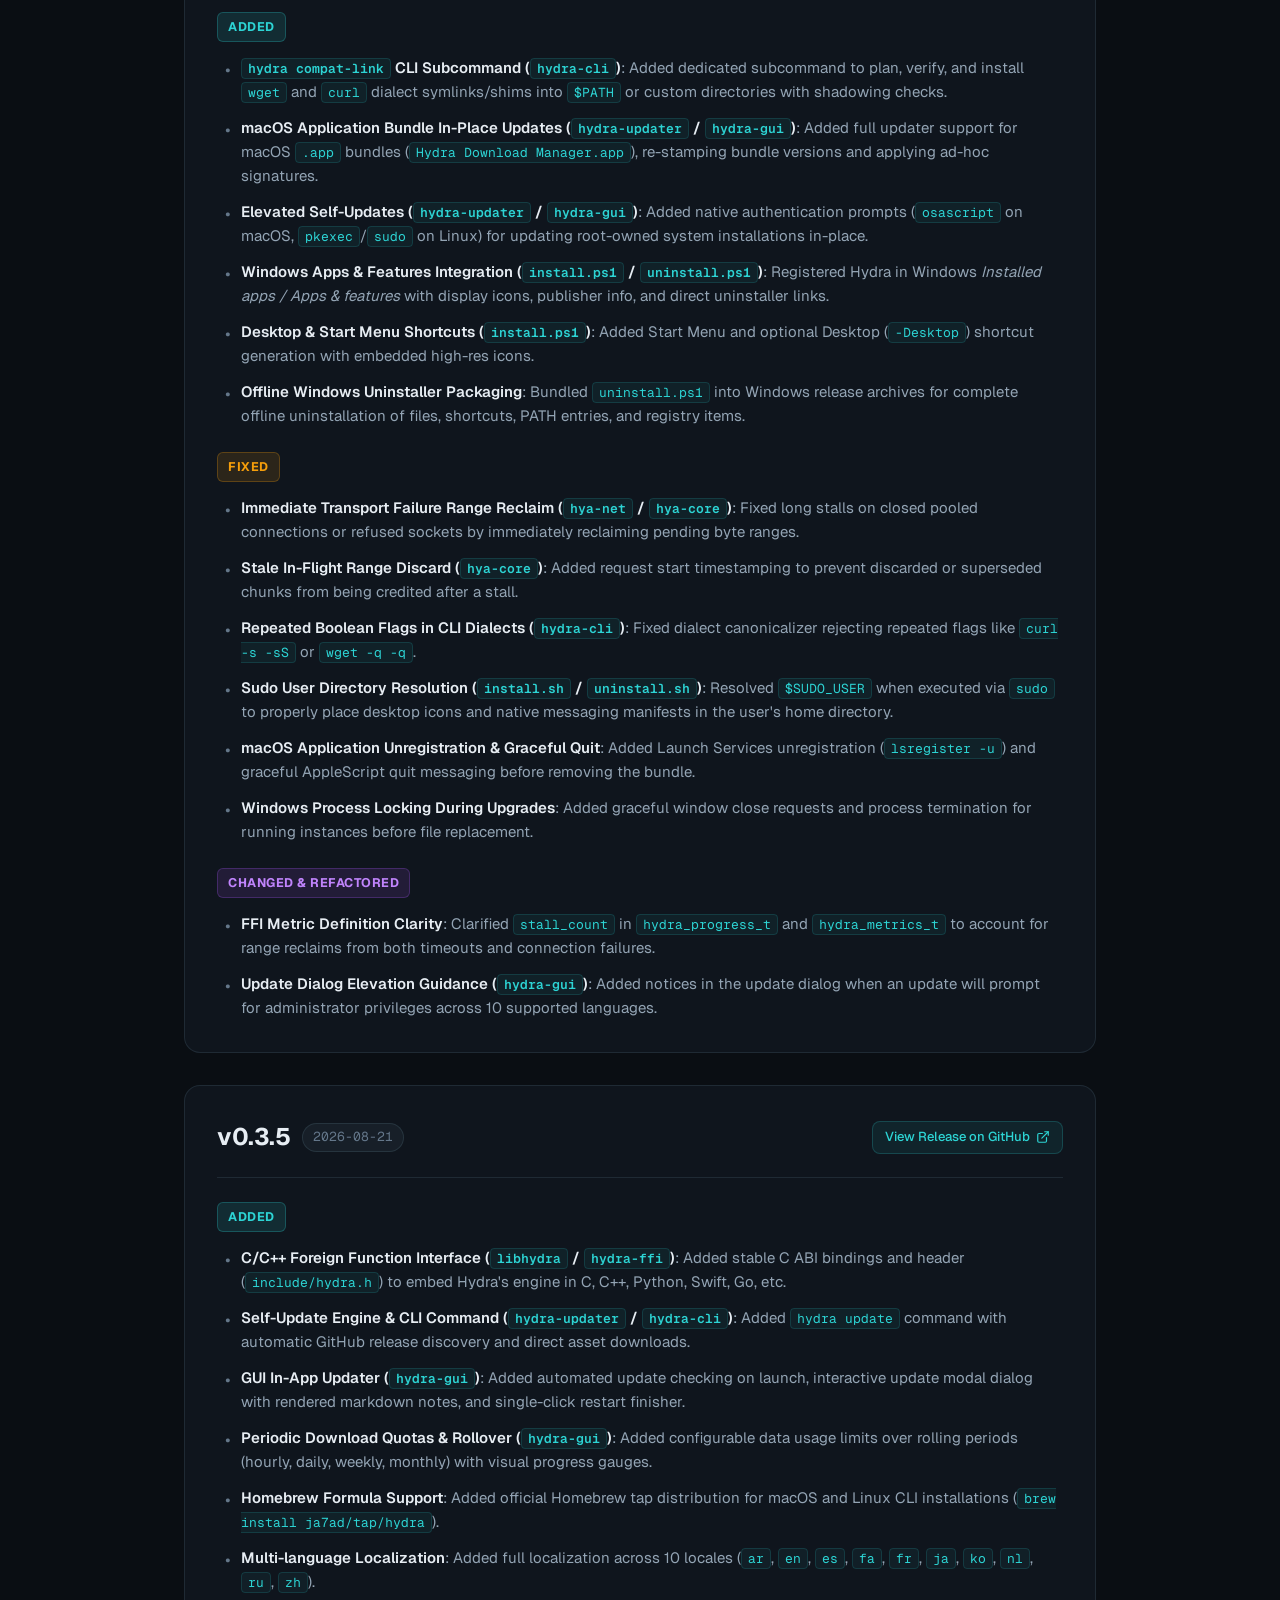
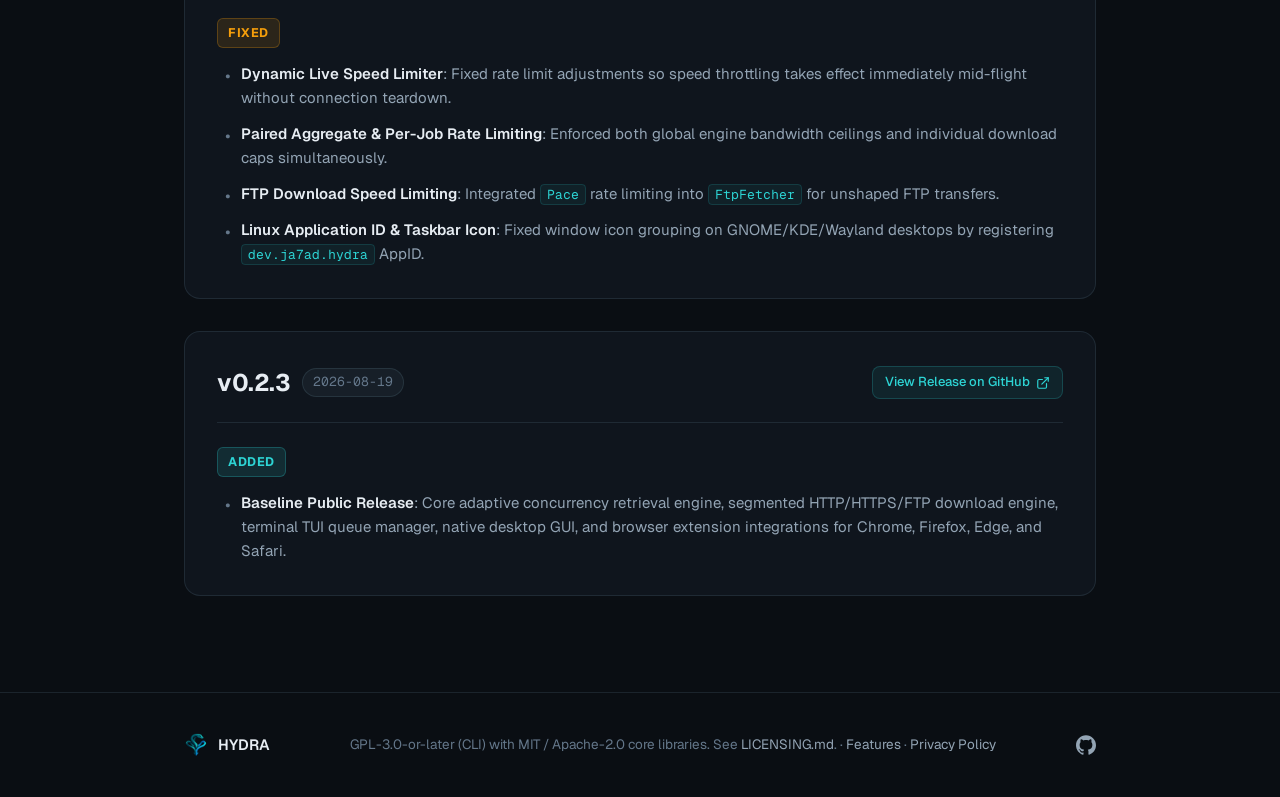
==== commit 9521d332: "feat(docs): add features page" ====
--- a/docs/changelog.html
+++ b/docs/changelog.html
@@ -293,6 +293,7 @@
     </a>
     <div class="nav-links" id="nav-links">
       <a href="index.html#engine">Engine</a>
+      <a href="features.html">Features</a>
       <a href="index.html#app">Desktop App</a>
       <a href="index.html#cli">CLI</a>
       <a href="index.html#download">Download</a>
@@ -494,7 +495,7 @@
       <img src="logo.png" alt="" width="24" height="24">
       HYDRA
     </a>
-    <p>GPL-3.0-or-later (CLI) with MIT / Apache-2.0 core libraries. See <a href="https://github.com/ja7ad/hydra/blob/main/LICENSING.md">LICENSING.md</a>. · <a href="privacy.html">Privacy Policy</a></p>
+    <p>GPL-3.0-or-later (CLI) with MIT / Apache-2.0 core libraries. See <a href="https://github.com/ja7ad/hydra/blob/main/LICENSING.md">LICENSING.md</a>. · <a href="features.html">Features</a> · <a href="privacy.html">Privacy Policy</a></p>
     <div class="foot-social">
       <a href="https://github.com/ja7ad/hydra" aria-label="Hydra on GitHub">
         <svg viewBox="0 0 24 24" fill="currentColor" aria-hidden="true"><path d="M12 .297c-6.63 0-12 5.373-12 12 0 5.303 3.438 9.8 8.205 11.385.6.113.82-.258.82-.577 0-.285-.01-1.04-.015-2.04-3.338.724-4.042-1.61-4.042-1.61C4.422 18.07 3.633 17.7 3.633 17.7c-1.087-.744.084-.729.084-.729 1.205.084 1.838 1.236 1.838 1.236 1.07 1.835 2.809 1.305 3.495.998.108-.776.417-1.305.76-1.605-2.665-.3-5.466-1.332-5.466-5.93 0-1.31.465-2.38 1.235-3.22-.135-.303-.54-1.523.105-3.176 0 0 1.005-.322 3.3 1.23.96-.267 1.98-.399 3-.405 1.02.006 2.04.138 3 .405 2.28-1.552 3.285-1.23 3.285-1.23.645 1.653.24 2.873.12 3.176.765.84 1.23 1.91 1.23 3.22 0 4.61-2.805 5.625-5.475 5.92.42.36.81 1.096.81 2.22 0 1.606-.015 2.896-.015 3.286 0 .315.21.69.825.57C20.565 22.092 24 17.592 24 12.297c0-6.627-5.373-12-12-12"/></svg>
